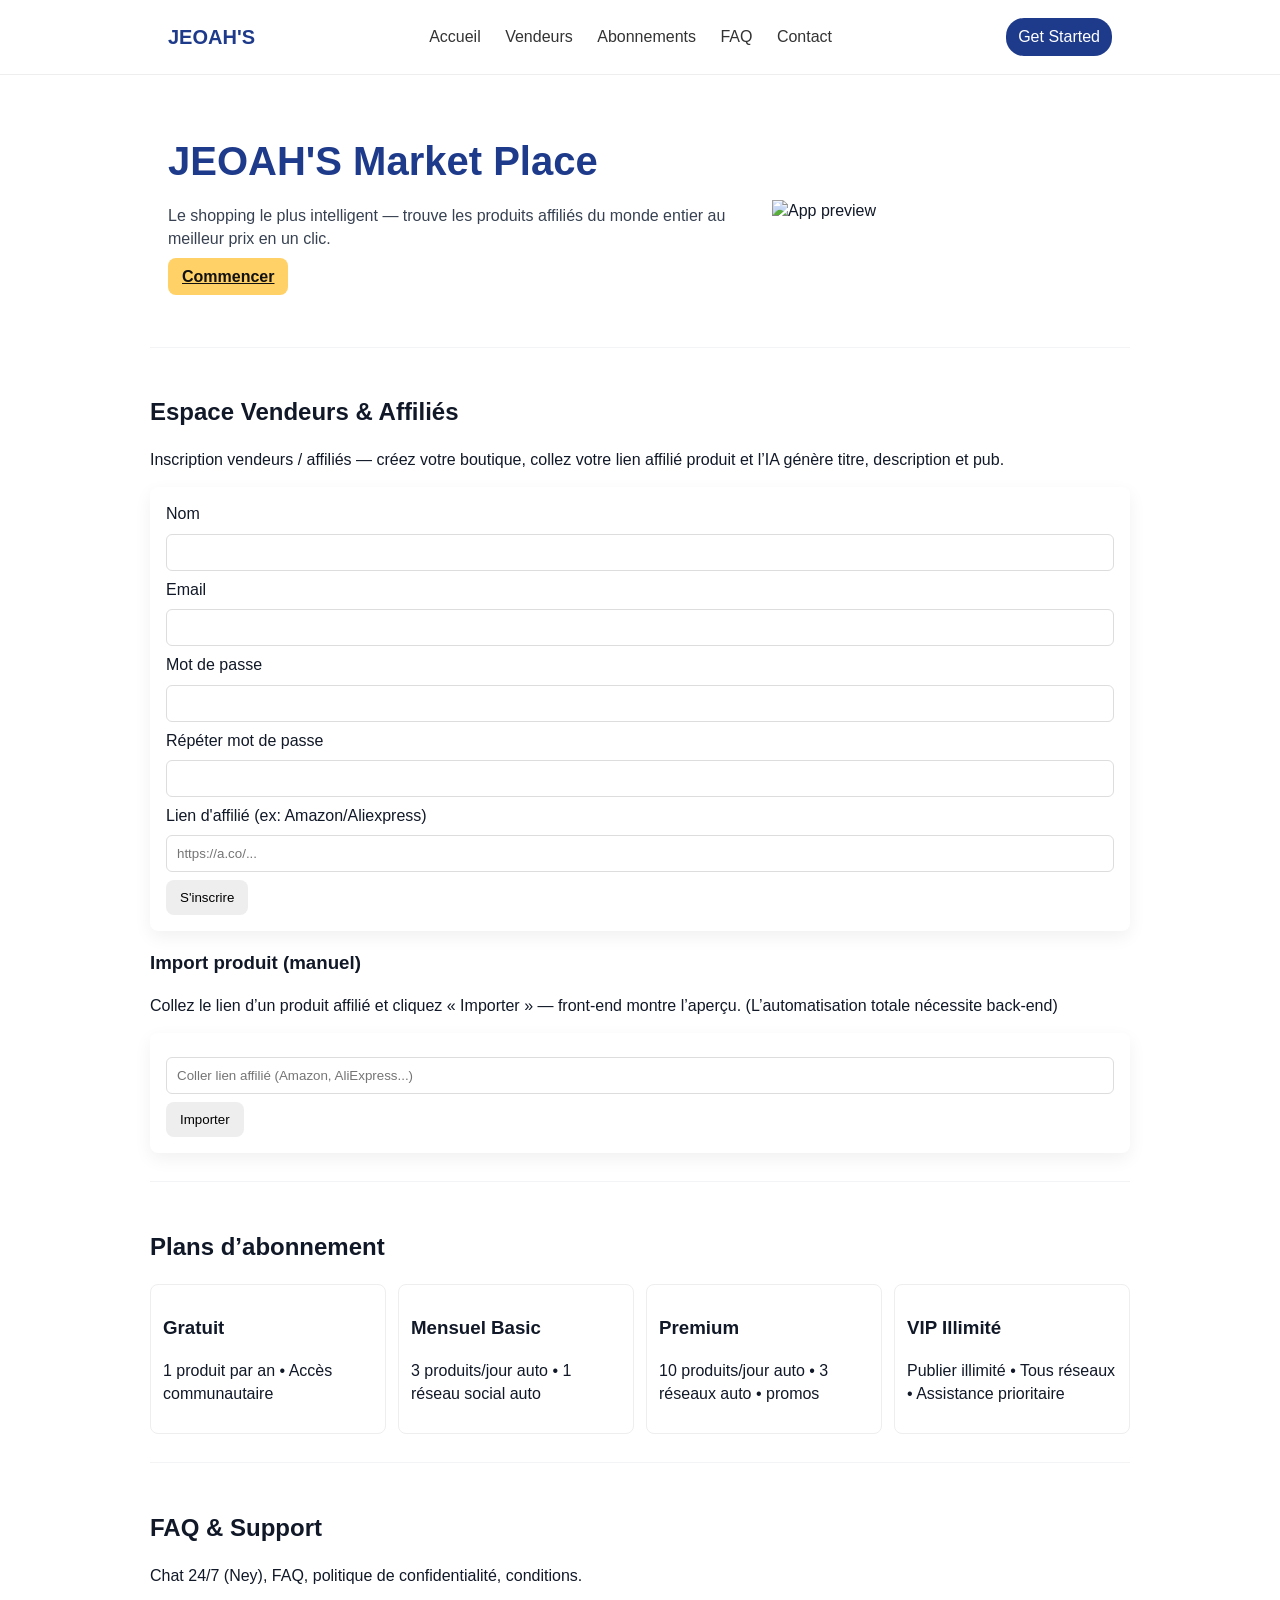
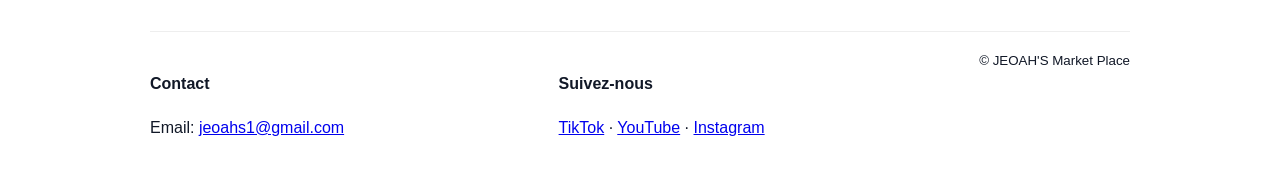
==== index.html @ 15f515c5 "Initial commit" ====
<!doctype html>
<html lang="fr">
<head>
  <meta charset="utf-8" />
  <meta name="viewport" content="width=device-width,initial-scale=1" />
  <title>JEOAH'S Market Place — Le shopping le plus intelligent</title>
  <script async src="https://www.googletagmanager.com/gtag/js?id=G-PZ47QM0FJZ"></script>
  <script>
    window.dataLayer = window.dataLayer || [];
    function gtag(){dataLayer.push(arguments);}
    gtag('js', new Date());
    gtag('config', 'G-PZ47QM0FJZ');
  </script>
  <link rel="manifest" href="/manifest.json" />
  <meta name="theme-color" content="#1e3a8a"/>
  <link rel="icon" href="/assets/favicon.png" />
  <link rel="stylesheet" href="/styles.css" />
</head>
<body>
  <header class="site-header">
    <div class="container">
      <div class="logo">JEOAH'S</div>
      <nav class="nav">
        <a href="#home">Accueil</a>
        <a href="#vendors">Vendeurs</a>
        <a href="#pricing">Abonnements</a>
        <a href="#help">FAQ</a>
        <a href="#contact">Contact</a>
      </nav>
      <a class="cta" href="#get-started">Get Started</a>
    </div>
  </header>

  <main id="home" class="hero">
    <div class="container hero-grid">
      <div>
        <h1>JEOAH'S Market Place</h1>
        <p class="lead">Le shopping le plus intelligent — trouve les produits affiliés du monde entier au meilleur prix en un clic.</p>
        <a class="button primary" id="get-started" href="#vendors">Commencer</a>
      </div>
      <div class="hero-ill">
        <img src="/assets/hero-phone.png" alt="App preview" />
      </div>
    </div>
  </main>

  <section id="vendors" class="container section">
    <h2>Espace Vendeurs & Affiliés</h2>
    <p>Inscription vendeurs / affiliés — créez votre boutique, collez votre lien affilié produit et l’IA génère titre, description et pub.</p>

    <div class="card">
      <form id="signupForm">
        <label>Nom</label>
        <input name="name" required />
        <label>Email</label>
        <input name="email" type="email" required />
        <label>Mot de passe</label>
        <input name="password" type="password" required />
        <label>Répéter mot de passe</label>
        <input name="password2" type="password" required />
        <label>Lien d'affilié (ex: Amazon/Aliexpress)</label>
        <input name="affiliateLink" placeholder="https://a.co/..." />
        <button class="button" type="submit">S'inscrire</button>
      </form>
    </div>

    <h3>Import produit (manuel)</h3>
    <p>Collez le lien d’un produit affilié et cliquez « Importer » — front-end montre l’aperçu. (L’automatisation totale nécessite back-end)</p>
    <div class="card">
      <input id="productLink" placeholder="Coller lien affilié (Amazon, AliExpress...)" />
      <button id="importBtn" class="button">Importer</button>
      <div id="preview"></div>
    </div>
  </section>

  <section id="pricing" class="container section">
    <h2>Plans d’abonnement</h2>
    <div class="plans">
      <div class="plan">
        <h3>Gratuit</h3>
        <p>1 produit par an • Accès communautaire</p>
      </div>
      <div class="plan">
        <h3>Mensuel Basic</h3>
        <p>3 produits/jour auto • 1 réseau social auto</p>
      </div>
      <div class="plan">
        <h3>Premium</h3>
        <p>10 produits/jour auto • 3 réseaux auto • promos</p>
      </div>
      <div class="plan">
        <h3>VIP Illimité</h3>
        <p>Publier illimité • Tous réseaux • Assistance prioritaire</p>
      </div>
    </div>
  </section>

  <section id="help" class="container section">
    <h2>FAQ & Support</h2>
    <p>Chat 24/7 (Ney), FAQ, politique de confidentialité, conditions.</p>
  </section>

  <footer id="contact" class="site-footer container">
    <div>
      <h4>Contact</h4>
      <p>Email: <a href="mailto:jeoahs1@gmail.com">jeoahs1@gmail.com</a></p>
    </div>
    <div>
      <h4>Suivez-nous</h4>
      <a href="https://tiktok.com/@jeoahs1" target="_blank">TikTok</a> ·
      <a href="https://www.youtube.com/@jeoahs1" target="_blank">YouTube</a> ·
      <a href="https://www.instagram.com/jeoahsmarketplace" target="_blank">Instagram</a>
    </div>
    <small>© JEOAH'S Market Place</small>
  </footer>

  <script>
    document.getElementById('importBtn').addEventListener('click', async () => {
      const url = document.getElementById('productLink').value.trim();
      const preview = document.getElementById('preview');
      if(!url){ preview.innerText='Collez un lien.'; return; }
      preview.innerHTML = '<p>Prévisualisation (demo) pour : '+url+'</p><p>Image et titre générés automatiquement (version demo).</p>';
    });

    document.getElementById('signupForm').addEventListener('submit', e => {
      e.preventDefault();
      alert('Merci ! Inscription reçue (demo). Un compte venduer sera activé après validation.');
    });

    let deferredPrompt;
    window.addEventListener('beforeinstallprompt', (e) => {
      e.preventDefault();
      deferredPrompt = e;
    });
  </script>
</body>
</html>
---- styles.css ----
:root{--blue:#1e3a8a;--accent:#ffd166;--bg:#ffffff;--text:#111827;font-family:Arial,Helvetica,sans-serif}
*{box-sizing:border-box}body{margin:0;background:var(--bg);color:var(--text);line-height:1.4}
.container{max-width:980px;margin:0 auto;padding:18px}
.site-header{background:#fff;border-bottom:1px solid #eee;position:sticky;top:0;z-index:10}
.site-header .container{display:flex;align-items:center;justify-content:space-between}
.logo{font-weight:700;color:var(--blue);font-size:20px}
.nav a{margin:0 10px;color:#333;text-decoration:none}
.cta{background:var(--blue);color:#fff;padding:8px 12px;border-radius:18px;text-decoration:none}
.hero{padding:40px 0}
.hero-grid{display:grid;grid-template-columns:1fr 340px;gap:20px;align-items:center}
.hero h1{font-size:40px;margin:0 0 10px;color:var(--blue)}
.lead{color:#374151;margin-bottom:16px}
.button{background:#eee;border:none;padding:10px 14px;border-radius:8px;cursor:pointer}
.button.primary{background:var(--accent);color:#111;font-weight:700}
.section{padding:28px 0;border-top:1px solid #f3f4f6}
.card{background:#fff;padding:16px;border-radius:8px;box-shadow:0 6px 18px rgba(0,0,0,.06);margin-top:12px}
input{width:100%;padding:10px;margin:8px 0;border:1px solid #ddd;border-radius:6px}
.plans{display:flex;gap:12px;flex-wrap:wrap}
.plan{flex:1;min-width:200px;background:#fff;padding:12px;border-radius:8px;border:1px solid #eee}
.site-footer{display:flex;justify-content:space-between;gap:12px;padding:20px 0;border-top:1px solid #eee}
@media(max-width:800px){.hero-grid{grid-template-columns:1fr;}.nav{display:none}.site-footer{flex-direction:column}}
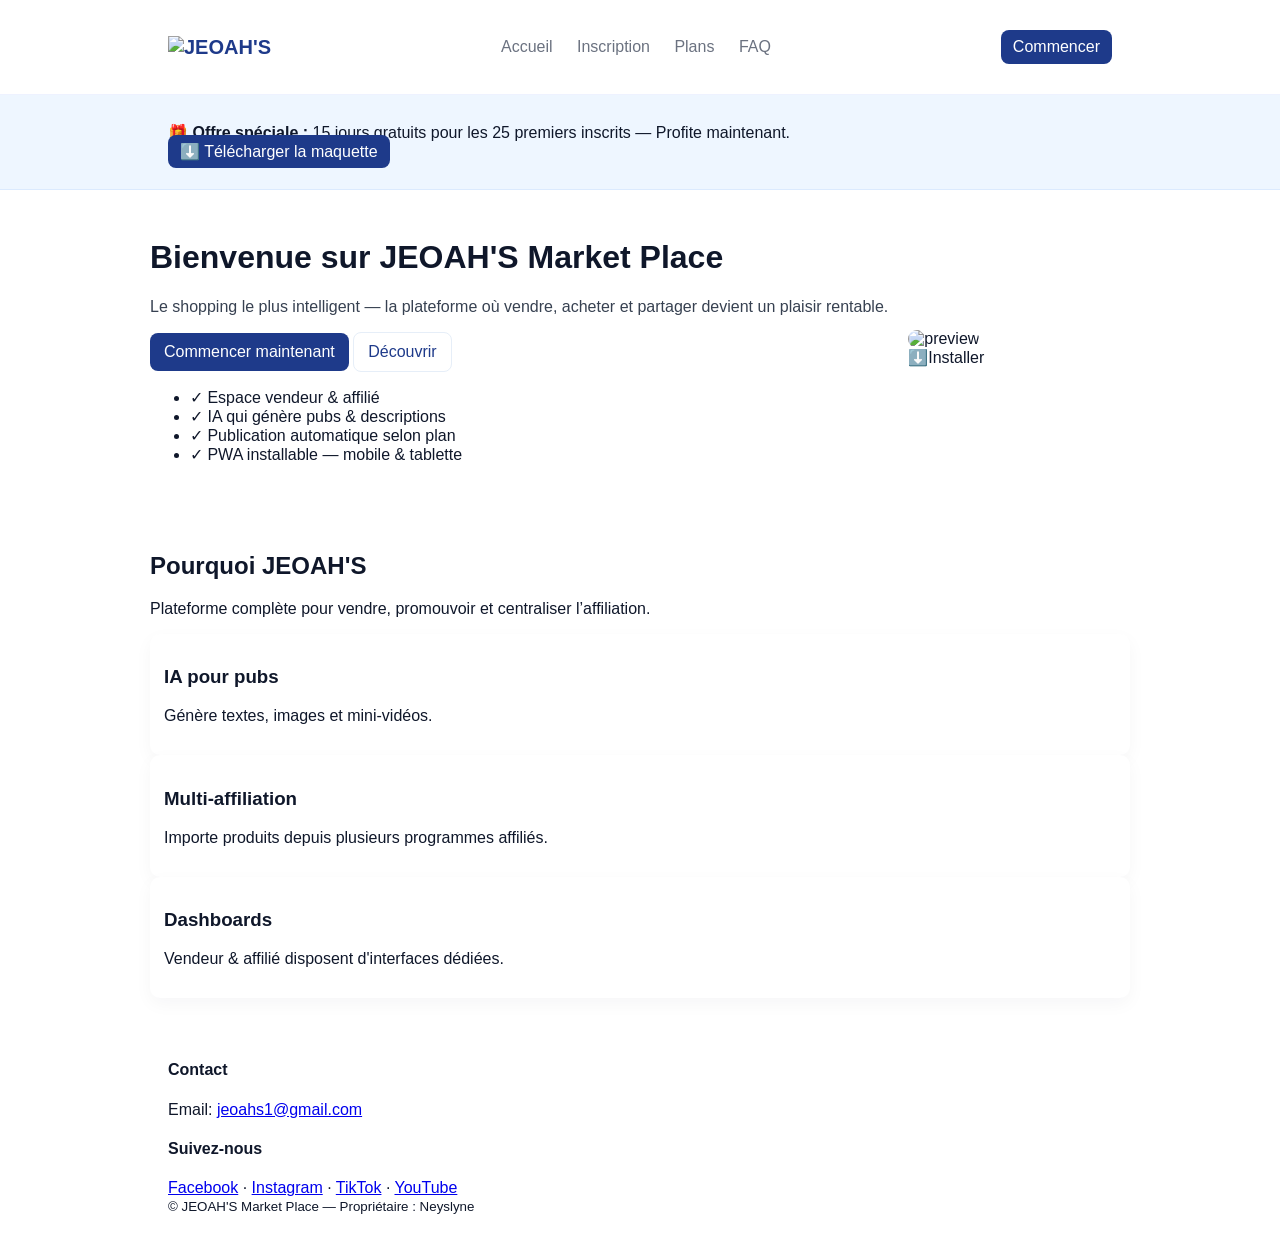
==== commit 3ceb4351: "Version final 🚀 Version finale de JEOAH’S Market Place — ajout du logo officiel, maquette de présent" ====
--- a/index.html
+++ b/index.html
@@ -1,137 +1,85 @@
 <!doctype html>
 <html lang="fr">
 <head>
-  <meta charset="utf-8" />
-  <meta name="viewport" content="width=device-width,initial-scale=1" />
-  <title>JEOAH'S Market Place — Le shopping le plus intelligent</title>
-  <script async src="https://www.googletagmanager.com/gtag/js?id=G-PZ47QM0FJZ"></script>
-  <script>
-    window.dataLayer = window.dataLayer || [];
-    function gtag(){dataLayer.push(arguments);}
-    gtag('js', new Date());
-    gtag('config', 'G-PZ47QM0FJZ');
-  </script>
-  <link rel="manifest" href="/manifest.json" />
-  <meta name="theme-color" content="#1e3a8a"/>
-  <link rel="icon" href="/assets/favicon.png" />
-  <link rel="stylesheet" href="/styles.css" />
+<meta charset="utf-8" />
+<meta name="viewport" content="width=device-width,initial-scale=1" />
+<title>JEOAH'S Market Place — Le shopping le plus intelligent</title>
+<link rel="manifest" href="/manifest.json" />
+<link rel="stylesheet" href="/styles.min.css" />
+<script async src="https://www.googletagmanager.com/gtag/js?id=G-PZ47QM0FJZ"></script>
+<script>window.dataLayer=window.dataLayer||[];function gtag(){dataLayer.push(arguments);}gtag('js',new Date());gtag('config','G-PZ47QM0FJZ');</script>
 </head>
 <body>
-  <header class="site-header">
-    <div class="container">
-      <div class="logo">JEOAH'S</div>
-      <nav class="nav">
-        <a href="#home">Accueil</a>
-        <a href="#vendors">Vendeurs</a>
-        <a href="#pricing">Abonnements</a>
-        <a href="#help">FAQ</a>
-        <a href="#contact">Contact</a>
-      </nav>
-      <a class="cta" href="#get-started">Get Started</a>
+<header class="site-header">
+  <div class="container header-row">
+    <div class="logo"><img src="/assets/logo.png" alt="JEOAH'S" style="height:44px"></div>
+    <nav class="nav">
+      <a href="/index.html">Accueil</a>
+      <a href="/inscription.html">Inscription</a>
+      <a href="/plans.html">Plans</a>
+      <a href="/faq.html">FAQ</a>
+    </nav>
+    <a class="cta" href="/inscription.html">Commencer</a>
+  </div>
+</header>
+
+<div class="download-banner">
+  <div class="container">
+    <div class="download-left">
+      <strong>🎁 Offre spéciale :</strong> 15 jours gratuits pour les 25 premiers inscrits — Profite maintenant.
     </div>
-  </header>
+    <div class="download-right">
+      <a class="download-btn" href="/JEOAHS_Maquette_Final.zip" download>⬇️ Télécharger la maquette</a>
+    </div>
+  </div>
+</div>
 
-  <main id="home" class="hero">
-    <div class="container hero-grid">
-      <div>
-        <h1>JEOAH'S Market Place</h1>
-        <p class="lead">Le shopping le plus intelligent — trouve les produits affiliés du monde entier au meilleur prix en un clic.</p>
-        <a class="button primary" id="get-started" href="#vendors">Commencer</a>
-      </div>
-      <div class="hero-ill">
-        <img src="/assets/hero-phone.png" alt="App preview" />
-      </div>
+<main class="hero container">
+  <div class="hero-left">
+    <h1>Bienvenue sur JEOAH'S Market Place</h1>
+    <p class="lead">Le shopping le plus intelligent — la plateforme où vendre, acheter et partager devient un plaisir rentable.</p>
+    <div class="hero-ctas">
+      <a class="button primary" href="/inscription.html">Commencer maintenant</a>
+      <a class="button ghost" href="#features">Découvrir</a>
     </div>
-  </main>
+    <ul class="features-list">
+      <li>✓ Espace vendeur & affilié</li>
+      <li>✓ IA qui génère pubs & descriptions</li>
+      <li>✓ Publication automatique selon plan</li>
+      <li>✓ PWA installable — mobile & tablette</li>
+    </ul>
+  </div>
+  <div class="hero-right">
+    <img src="/assets/hero-phone.png" alt="preview" />
+    <div class="download-symbol" title="Installer l'app">⬇️<span>Installer</span></div>
+  </div>
+</main>
 
-  <section id="vendors" class="container section">
-    <h2>Espace Vendeurs & Affiliés</h2>
-    <p>Inscription vendeurs / affiliés — créez votre boutique, collez votre lien affilié produit et l’IA génère titre, description et pub.</p>
+<section id="features" class="container section">
+  <h2>Pourquoi JEOAH'S</h2>
+  <p>Plateforme complète pour vendre, promouvoir et centraliser l’affiliation.</p>
+  <div class="cards">
+    <div class="card"><h3>IA pour pubs</h3><p>Génère textes, images et mini-vidéos.</p></div>
+    <div class="card"><h3>Multi-affiliation</h3><p>Importe produits depuis plusieurs programmes affiliés.</p></div>
+    <div class="card"><h3>Dashboards</h3><p>Vendeur & affilié disposent d'interfaces dédiées.</p></div>
+  </div>
+</section>
 
-    <div class="card">
-      <form id="signupForm">
-        <label>Nom</label>
-        <input name="name" required />
-        <label>Email</label>
-        <input name="email" type="email" required />
-        <label>Mot de passe</label>
-        <input name="password" type="password" required />
-        <label>Répéter mot de passe</label>
-        <input name="password2" type="password" required />
-        <label>Lien d'affilié (ex: Amazon/Aliexpress)</label>
-        <input name="affiliateLink" placeholder="https://a.co/..." />
-        <button class="button" type="submit">S'inscrire</button>
-      </form>
-    </div>
+<footer class="site-footer container">
+  <div>
+    <h4>Contact</h4>
+    <p>Email: <a href="mailto:jeoahs1@gmail.com">jeoahs1@gmail.com</a></p>
+  </div>
+  <div>
+    <h4>Suivez-nous</h4>
+    <a href="https://www.facebook.com/" target="_blank">Facebook</a> ·
+    <a href="https://www.instagram.com/jeoahsmarketplace" target="_blank">Instagram</a> ·
+    <a href="https://tiktok.com/@jeoahs1" target="_blank">TikTok</a> ·
+    <a href="https://www.youtube.com/@jeoahs1" target="_blank">YouTube</a>
+  </div>
+  <small>© JEOAH'S Market Place — Propriétaire : Neyslyne</small>
+</footer>
 
-    <h3>Import produit (manuel)</h3>
-    <p>Collez le lien d’un produit affilié et cliquez « Importer » — front-end montre l’aperçu. (L’automatisation totale nécessite back-end)</p>
-    <div class="card">
-      <input id="productLink" placeholder="Coller lien affilié (Amazon, AliExpress...)" />
-      <button id="importBtn" class="button">Importer</button>
-      <div id="preview"></div>
-    </div>
-  </section>
-
-  <section id="pricing" class="container section">
-    <h2>Plans d’abonnement</h2>
-    <div class="plans">
-      <div class="plan">
-        <h3>Gratuit</h3>
-        <p>1 produit par an • Accès communautaire</p>
-      </div>
-      <div class="plan">
-        <h3>Mensuel Basic</h3>
-        <p>3 produits/jour auto • 1 réseau social auto</p>
-      </div>
-      <div class="plan">
-        <h3>Premium</h3>
-        <p>10 produits/jour auto • 3 réseaux auto • promos</p>
-      </div>
-      <div class="plan">
-        <h3>VIP Illimité</h3>
-        <p>Publier illimité • Tous réseaux • Assistance prioritaire</p>
-      </div>
-    </div>
-  </section>
-
-  <section id="help" class="container section">
-    <h2>FAQ & Support</h2>
-    <p>Chat 24/7 (Ney), FAQ, politique de confidentialité, conditions.</p>
-  </section>
-
-  <footer id="contact" class="site-footer container">
-    <div>
-      <h4>Contact</h4>
-      <p>Email: <a href="mailto:jeoahs1@gmail.com">jeoahs1@gmail.com</a></p>
-    </div>
-    <div>
-      <h4>Suivez-nous</h4>
-      <a href="https://tiktok.com/@jeoahs1" target="_blank">TikTok</a> ·
-      <a href="https://www.youtube.com/@jeoahs1" target="_blank">YouTube</a> ·
-      <a href="https://www.instagram.com/jeoahsmarketplace" target="_blank">Instagram</a>
-    </div>
-    <small>© JEOAH'S Market Place</small>
-  </footer>
-
-  <script>
-    document.getElementById('importBtn').addEventListener('click', async () => {
-      const url = document.getElementById('productLink').value.trim();
-      const preview = document.getElementById('preview');
-      if(!url){ preview.innerText='Collez un lien.'; return; }
-      preview.innerHTML = '<p>Prévisualisation (demo) pour : '+url+'</p><p>Image et titre générés automatiquement (version demo).</p>';
-    });
-
-    document.getElementById('signupForm').addEventListener('submit', e => {
-      e.preventDefault();
-      alert('Merci ! Inscription reçue (demo). Un compte venduer sera activé après validation.');
-    });
-
-    let deferredPrompt;
-    window.addEventListener('beforeinstallprompt', (e) => {
-      e.preventDefault();
-      deferredPrompt = e;
-    });
-  </script>
+<script src="/app.js"></script>
 </body>
 </html>
--- a/styles.min.css
+++ b/styles.min.css
@@ -0,0 +1 @@
+:root{--blue:#1e3a8a;--bg:#ffffff}*{box-sizing:border-box}body{margin:0;font-family:Inter,Helvetica,Arial;background:var(--bg);color:#0f172a}.container{max-width:980px;margin:0 auto;padding:18px}.site-header{border-bottom:1px solid #eef2ff;padding:12px 0}.header-row{display:flex;align-items:center;justify-content:space-between}.logo{font-weight:700;color:var(--blue);font-size:20px}.nav a{margin:0 10px;color:#6b7280;text-decoration:none}.cta{background:var(--blue);color:#fff;padding:8px 12px;border-radius:8px;text-decoration:none}.download-banner{background:#eef6ff;padding:10px;border-bottom:1px solid #dbeafe}.download-btn{background:#1e3a8a;color:#fff;padding:8px 12px;border-radius:8px;text-decoration:none}.hero{display:flex;gap:20px;padding:28px 0;align-items:center}.hero-right img{max-width:320px;border-radius:12px}.lead{color:#374151}.button{padding:10px 14px;border-radius:8px;border:0;cursor:pointer;text-decoration:none;display:inline-block}.button.primary{background:var(--blue);color:#fff}.button.ghost{background:#fff;border:1px solid #e6eef8;color:var(--blue)}.section{padding:24px 0}.card{background:#fff;padding:14px;border-radius:10px;box-shadow:0 6px 18px rgba(8,15,52,0.04);min-width:200px}.small-header{padding:12px 0}.form{display:grid;gap:10px}.form input,.form textarea{padding:10px;border-radius:8px;border:1px solid #e6eef8;width:100%}.row{display:flex;gap:10px}.note{padding:12px;border-radius:8px;background:#f8fafc;border:1px solid #e6eef8}.product-card{padding:10px;border:1px solid #eef2ff;border-radius:8px;margin-bottom:8px}.social-grid{display:grid;grid-template-columns:1fr 1fr;gap:8px;margin-bottom:12px}@media(max-width:800px){.hero{flex-direction:column}.nav{display:none}}
